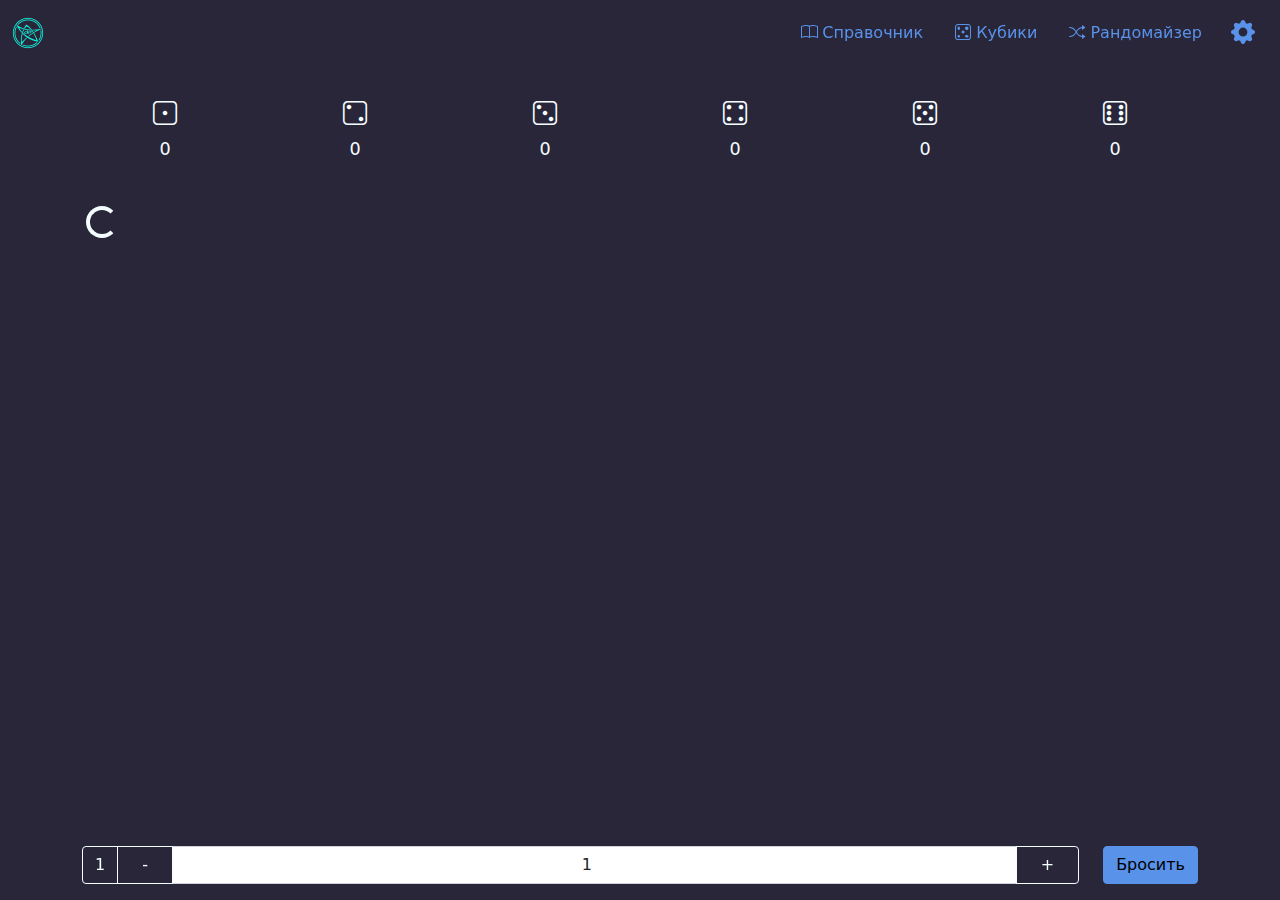
==== dice/index.html @ a1b82279 "Site updated: 2022-01-09 16:29:53" ====
<!DOCTYPE html>
<html>
<head>
    <meta charset="UTF-8">
    <meta name="viewport" content="width=device-width, initial-scale=1.0">
    <meta http-equiv="X-UA-Compatible" content="ie=edge">

    <link rel="apple-touch-icon" sizes="57x57" href="/imgs/apple-icon-57x57.png">
    <link rel="apple-touch-icon" sizes="60x60" href="/imgs/apple-icon-60x60.png">
    <link rel="apple-touch-icon" sizes="72x72" href="/imgs/apple-icon-72x72.png">
    <link rel="apple-touch-icon" sizes="76x76" href="/imgs/apple-icon-76x76.png">
    <link rel="apple-touch-icon" sizes="114x114" href="/imgs/apple-icon-114x114.png">
    <link rel="apple-touch-icon" sizes="120x120" href="/imgs/apple-icon-120x120.png">
    <link rel="apple-touch-icon" sizes="144x144" href="/imgs/apple-icon-144x144.png">
    <link rel="apple-touch-icon" sizes="152x152" href="/imgs/apple-icon-152x152.png">
    <link rel="apple-touch-icon" sizes="180x180" href="/imgs/apple-icon-180x180.png">
    <link rel="icon" type="image/png" sizes="192x192"  href="/imgs/android-icon-192x192.png">
    <link rel="icon" type="image/png" sizes="32x32" href="/imgs/favicon-32x32.png">
    <link rel="icon" type="image/png" sizes="96x96" href="/imgs/favicon-96x96.png">
    <link rel="icon" type="image/png" sizes="16x16" href="/imgs/favicon-16x16.png">
    <!-- <link rel="manifest" href="/manifest.json"> -->
    <meta name="msapplication-TileColor" content="#ffffff">
    <meta name="msapplication-TileImage" content="/imgss/ms-icon-144x144.png">
    <meta name="theme-color" content="#ffffff">

    <title>Древний ужас</title>

    <!-- <link href="https://cdn.jsdelivr.net/npm/bootstrap@5.1.3/dist/css/bootstrap.min.css" rel="stylesheet" integrity="sha384-1BmE4kWBq78iYhFldvKuhfTAU6auU8tT94WrHftjDbrCEXSU1oBoqyl2QvZ6jIW3" crossorigin="anonymous"> -->
    <link rel="stylesheet" href="https://cdn.jsdelivr.net/npm/bootstrap-icons@1.7.2/font/bootstrap-icons.css">
    
<link rel="stylesheet" href="/css/main.css">

<meta name="generator" content="Hexo 5.4.0"></head>
<body class="bg-secondary text-light">
    <div id="page">
        <nav class="navbar navbar-dark bg-transparent fixed-top">
    <div class="container-fluid">
      <a class="navbar-brand me-auto" href="/">
        <!-- <i class="bi bi-github"></i> -->
        <img src="/imgs/header-logo.png" alt="logotype" height="32px">
      </a>
      <ul class="nav justify-content-end d-none d-sm-flex">
        <li class="nav-item">
    <a class="nav-link link-primary" href="/">
        <i class="bi bi-book"></i>
        <span>Справочник</span>
    </a>
</li>
<li class="nav-item">
    <a class="nav-link link-primary" href="/dice">
        <i class="bi bi-dice-5"></i>
        <span>Кубики</span>
    </a>
</li>
<li class="nav-item">
    <a class="nav-link link-primary" href="/randomizer">
        <i class="bi bi-shuffle"></i>
        <span>Рандомайзер</span>
    </a>
</li>
      </ul>
      
      <button onclick="bsModalOptions.show()" class="btn fs-4 text-primary shadow-none" type="button">
        <i class="bi bi-gear-fill"></i>
      </button>
    </div>
</nav>
<div class="mt-5 py-2"></div>
        <div class="container">
    <div class="row my-3">
        <div class="col">
            <div class="row py-3 dices-statistic">
                
                    <div class="col d-flex flex-column align-items-center text-center">
                        <span class="ststistic-icon">
                            <i class="bi bi-dice-1"></i>
                        </span>
                        <span class="text-info ststistic-data ststistic-data-1">0</span>
                    </div>
                
                    <div class="col d-flex flex-column align-items-center text-center">
                        <span class="ststistic-icon">
                            <i class="bi bi-dice-2"></i>
                        </span>
                        <span class="text-info ststistic-data ststistic-data-2">0</span>
                    </div>
                
                    <div class="col d-flex flex-column align-items-center text-center">
                        <span class="ststistic-icon">
                            <i class="bi bi-dice-3"></i>
                        </span>
                        <span class="text-info ststistic-data ststistic-data-3">0</span>
                    </div>
                
                    <div class="col d-flex flex-column align-items-center text-center">
                        <span class="ststistic-icon">
                            <i class="bi bi-dice-4"></i>
                        </span>
                        <span class="text-info ststistic-data ststistic-data-4">0</span>
                    </div>
                
                    <div class="col d-flex flex-column align-items-center text-center">
                        <span class="ststistic-icon">
                            <i class="bi bi-dice-5"></i>
                        </span>
                        <span class="text-info ststistic-data ststistic-data-5">0</span>
                    </div>
                
                    <div class="col d-flex flex-column align-items-center text-center">
                        <span class="ststistic-icon">
                            <i class="bi bi-dice-6"></i>
                        </span>
                        <span class="text-info ststistic-data ststistic-data-6">0</span>
                    </div>
                
            </div>
        </div>
    </div>
    <div class="row my-4">
        <div class="col">
            <div class="dices d-flex flex-wrap"></div>
        </div>
    </div>
</div>

        <div class="mb-5 py-4"></div>
<nav class="fixed-bottom">
    
        <div class="container">
            <div class="row">
                <div class="col">
                    <div class="mb-3">
                        <div class="input-group mb-3">
                            <button onclick="oneDice()" class="btn btn-outline-light" type="button">1</button>
                            <button onclick="decreaseDice()" class="btn btn-outline-light px-4" type="button">-</button>
                            <input onchange="diceRender(this.value)" id="dice-input" type="number" class="form-control text-center" min="1" value="1">
                            <button onclick="increaseDice()" class="btn btn-outline-light px-4" type="button">+</button>
                        </div>
                    </div>
                </div>
                <div class="col col-auto">
                    <button onclick="throwDice()" class="btn btn-primary" type="button">Бросить</button>
                </div>
            </div>
        </div>
    
    <ul class="nav navbar-dark bg-dark nav-fill nav-mobile d-sm-none">
        <li class="nav-item">
    <a class="nav-link link-primary" href="/">
        <i class="bi bi-book"></i>
        <span>Справочник</span>
    </a>
</li>
<li class="nav-item">
    <a class="nav-link link-primary" href="/dice">
        <i class="bi bi-dice-5"></i>
        <span>Кубики</span>
    </a>
</li>
<li class="nav-item">
    <a class="nav-link link-primary" href="/randomizer">
        <i class="bi bi-shuffle"></i>
        <span>Рандомайзер</span>
    </a>
</li>
    </ul>
</nav>
    </div>
    <div id="modal" class="modal text-black" tabindex="-1">
    <div class="modal-dialog modal-dialog-centered">
      <div class="modal-content">
        <div class="modal-header">
            <h5 class="modal-title">Случайная карта</h5>
            <button type="button" class="btn-close" data-bs-dismiss="modal" aria-label="Close"></button>
        </div>
        <div class="modal-body">
            <div class="modal-card text-center">
                <img class="card-img" src="/imgs/img-holder.jpg" class="rounded" alt="pic">
                <h5 class="card-title h5 mt-3">...</h5>
                <h6 class="card-subtitle h6 text-muted">...</h6>
                <!-- <p class="card-text p">...</p> -->
            </div>
        </div>
        <div class="modal-footer justify-content-between">
            <button type="button" class="btn btn-secondary btn-repeat">
                <i class="bi bi-arrow-repeat"></i> уже есть
            </button>
            <button type="button" class="btn btn-success" data-bs-dismiss="modal">ОК</button>
        </div>
      </div>
    </div>
</div>

<div id="modal-options" class="modal text-black" tabindex="-1">
    <div class="modal-dialog modal-dialog-centered">
      <div class="modal-content">
        <div class="modal-header">
            <h5 class="modal-title">Настройки</h5>
            <button type="button" class="btn-close" data-bs-dismiss="modal" aria-label="Close"></button>
        </div>
        <div class="modal-body">
            <div class="row mb-3">
                <div class="col">
                    <div class="card" style="width: 18rem;">
                        <div class="card-header">
                          Дополнения
                        </div>
                        <div class="list-group list-group-flush">
                            <label class="list-group-item">
                              <input class="form-check-input me-1" type="checkbox" value="" checked disabled>
                              Древний ужас
                            </label>
                            <label class="list-group-item">
                              <input class="form-check-input me-1" type="checkbox" value="">
                              Забытые тайны
                            </label>
                            <label class="list-group-item">
                              <input class="form-check-input me-1" type="checkbox" value="">
                              Хребты Безумия
                            </label>
                            <label class="list-group-item">
                              <input class="form-check-input me-1" type="checkbox" value="">
                              Таинственные руины
                            </label>
                            <label class="list-group-item">
                              <input class="form-check-input me-1" type="checkbox" value="">
                              Под пирамидами
                            </label>
                            <label class="list-group-item">
                              <input class="form-check-input me-1" type="checkbox" value="">
                              Знамения Каркозы
                            </label>
                            <label class="list-group-item">
                              <input class="form-check-input me-1" type="checkbox" value="">
                              Мир грёз
                            </label>
                            <label class="list-group-item">
                              <input class="form-check-input me-1" type="checkbox" value="">
                              Разрушенные города
                            </label>
                            <label class="list-group-item">
                              <input class="form-check-input me-1" type="checkbox" value="">
                              Маски Ньярлатхотепа
                            </label>
                            <label class="list-group-item">
                              <input class="form-check-input me-1" type="checkbox" value="">
                              Дети Юггота
                            </label>
                            
                        </div>
                      </div>
                </div>
            </div>
            <hr>
            <div class="row mt-3">
                <div class="col">
                    <div class="card" style="width: 18rem;">
                        <div class="card-header">
                          Язык
                        </div>
                        <div class="list-group list-group-flush">
                            <a href="#" class="list-group-item list-group-item-action active">Русский</a>
                            <a href="#" class="list-group-item list-group-item-action">English</a>
                        </div>
                      </div>
                </div>
            </div>

            
        </div>
        <div class="modal-footer justify-content-end">
            <button type="button" class="btn btn-secondary" data-bs-dismiss="modal">Закрыть</button>
        </div>
      </div>
    </div>
</div>
    
    <script src="https://cdn.jsdelivr.net/npm/bootstrap@5.1.3/dist/js/bootstrap.bundle.min.js" integrity="sha384-ka7Sk0Gln4gmtz2MlQnikT1wXgYsOg+OMhuP+IlRH9sENBO0LRn5q+8nbTov4+1p" crossorigin="anonymous"></script>
    <script src="/js/main.js"></script>
    
    
        <script src="/js/dice.js"></script>
    
</body>
</html>
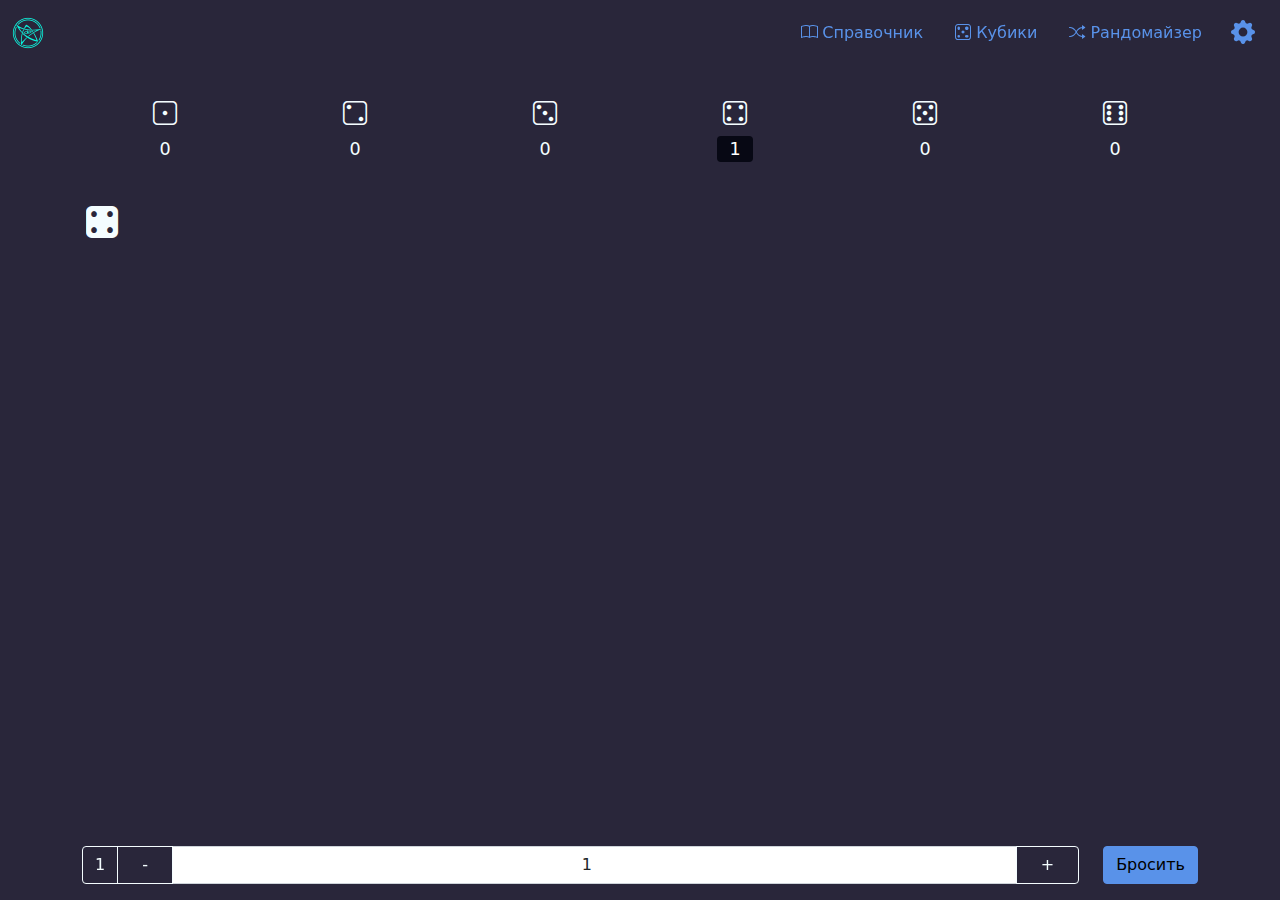
==== commit d83a8de0: "Site updated: 2022-01-13 22:34:54" ====
--- a/dice/index.html
+++ b/dice/index.html
@@ -18,7 +18,7 @@
     <link rel="icon" type="image/png" sizes="32x32" href="/imgs/favicon-32x32.png">
     <link rel="icon" type="image/png" sizes="96x96" href="/imgs/favicon-96x96.png">
     <link rel="icon" type="image/png" sizes="16x16" href="/imgs/favicon-16x16.png">
-    <!-- <link rel="manifest" href="/manifest.json"> -->
+    <link rel="manifest" href="/imgs/manifest.json">
     <meta name="msapplication-TileColor" content="#ffffff">
     <meta name="msapplication-TileImage" content="/imgss/ms-icon-144x144.png">
     <meta name="theme-color" content="#ffffff">
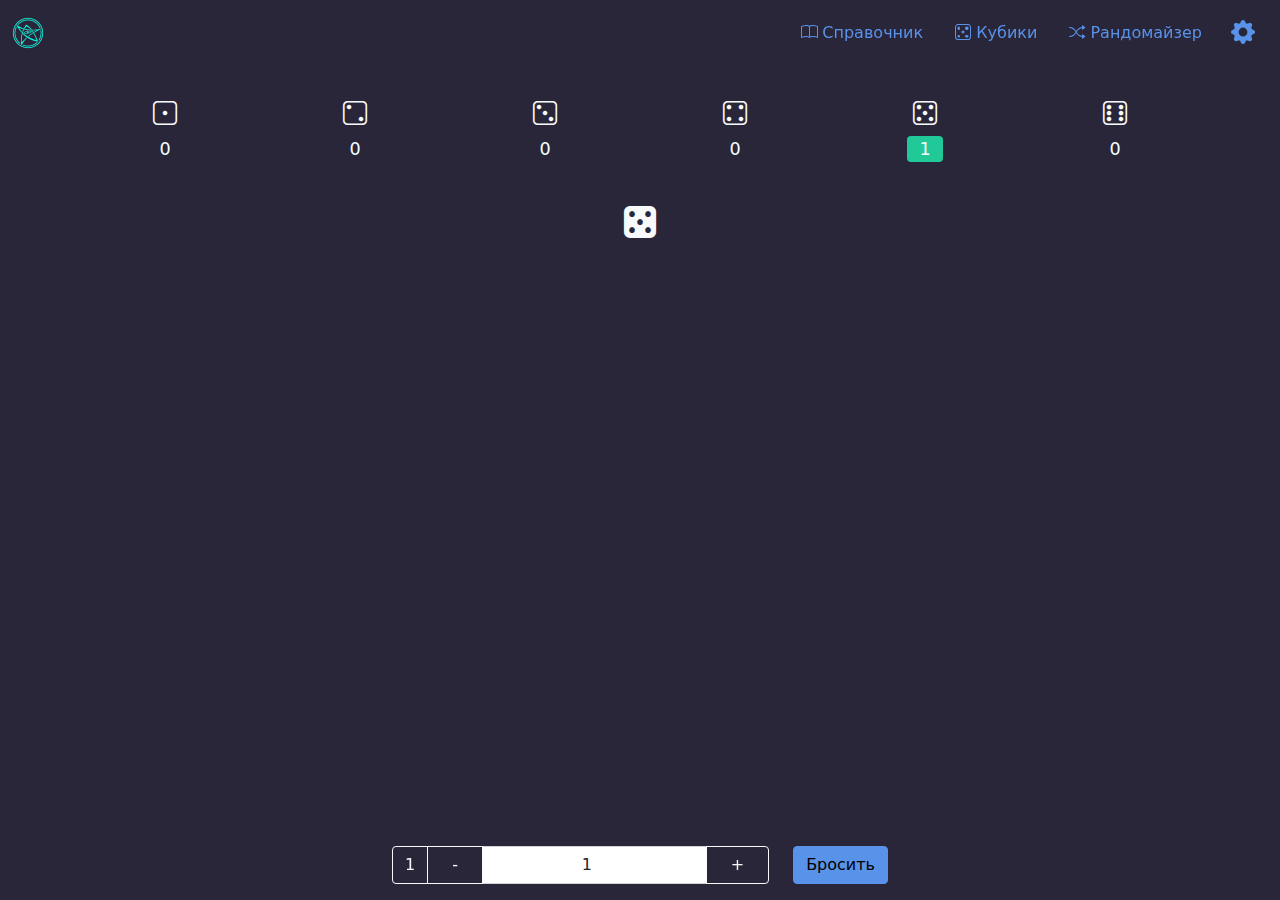
==== commit 20d83a9a: "Site updated: 2022-02-12 16:27:23" ====
--- a/dice/index.html
+++ b/dice/index.html
@@ -5,28 +5,35 @@
     <meta name="viewport" content="width=device-width, initial-scale=1.0">
     <meta http-equiv="X-UA-Compatible" content="ie=edge">
 
-    <link rel="apple-touch-icon" sizes="57x57" href="/imgs/apple-icon-57x57.png">
-    <link rel="apple-touch-icon" sizes="60x60" href="/imgs/apple-icon-60x60.png">
-    <link rel="apple-touch-icon" sizes="72x72" href="/imgs/apple-icon-72x72.png">
-    <link rel="apple-touch-icon" sizes="76x76" href="/imgs/apple-icon-76x76.png">
-    <link rel="apple-touch-icon" sizes="114x114" href="/imgs/apple-icon-114x114.png">
-    <link rel="apple-touch-icon" sizes="120x120" href="/imgs/apple-icon-120x120.png">
-    <link rel="apple-touch-icon" sizes="144x144" href="/imgs/apple-icon-144x144.png">
-    <link rel="apple-touch-icon" sizes="152x152" href="/imgs/apple-icon-152x152.png">
-    <link rel="apple-touch-icon" sizes="180x180" href="/imgs/apple-icon-180x180.png">
-    <link rel="icon" type="image/png" sizes="192x192"  href="/imgs/android-icon-192x192.png">
-    <link rel="icon" type="image/png" sizes="32x32" href="/imgs/favicon-32x32.png">
-    <link rel="icon" type="image/png" sizes="96x96" href="/imgs/favicon-96x96.png">
-    <link rel="icon" type="image/png" sizes="16x16" href="/imgs/favicon-16x16.png">
-    <link rel="manifest" href="/imgs/manifest.json">
+    <meta name="description" content="Приложение-ассистент для настольной игры Древний Ужас с дополнениями. Случайные карты, игральные кости, справка по правилам.">
+    <meta name="keywords" content="Древний Ужас, настольная игра, приложение для настольной игры, ассистент для настольной игры, случайная карта, игральные кости">
+
+    <title>Древний ужас</title>
+
+    <link rel="apple-touch-icon" sizes="57x57" href="/apple-icon-57x57.png">
+    <link rel="apple-touch-icon" sizes="60x60" href="/apple-icon-60x60.png">
+    <link rel="apple-touch-icon" sizes="72x72" href="/apple-icon-72x72.png">
+    <link rel="apple-touch-icon" sizes="76x76" href="/apple-icon-76x76.png">
+    <link rel="apple-touch-icon" sizes="114x114" href="/apple-icon-114x114.png">
+    <link rel="apple-touch-icon" sizes="120x120" href="/apple-icon-120x120.png">
+    <link rel="apple-touch-icon" sizes="144x144" href="/apple-icon-144x144.png">
+    <link rel="apple-touch-icon" sizes="152x152" href="/apple-icon-152x152.png">
+    <link rel="apple-touch-icon" sizes="180x180" href="/apple-icon-180x180.png">
+    <link rel="icon" type="image/png" sizes="192x192"  href="/android-icon-192x192.png">
+    <link rel="icon" type="image/png" sizes="32x32" href="/favicon-32x32.png">
+    <link rel="icon" type="image/png" sizes="96x96" href="/favicon-96x96.png">
+    <link rel="icon" type="image/png" sizes="16x16" href="/favicon-16x16.png">
+
+    <link rel="manifest" href="/manifest.json">
     <meta name="msapplication-TileColor" content="#ffffff">
-    <meta name="msapplication-TileImage" content="/imgss/ms-icon-144x144.png">
+    <meta name="msapplication-TileImage" content="/apple-icon-144x144.png">
+    <meta name="apple-mobile-web-app-status-bar" content="#ffffff">
     <meta name="theme-color" content="#ffffff">
-
-    <title>Древний ужас</title>
+    <script src="/js/app.js"></script>
 
     <!-- <link href="https://cdn.jsdelivr.net/npm/bootstrap@5.1.3/dist/css/bootstrap.min.css" rel="stylesheet" integrity="sha384-1BmE4kWBq78iYhFldvKuhfTAU6auU8tT94WrHftjDbrCEXSU1oBoqyl2QvZ6jIW3" crossorigin="anonymous"> -->
-    <link rel="stylesheet" href="https://cdn.jsdelivr.net/npm/bootstrap-icons@1.7.2/font/bootstrap-icons.css">
+    <!-- <link rel="stylesheet" href="https://cdn.jsdelivr.net/npm/bootstrap-icons@1.7.2/font/bootstrap-icons.css"> -->
+    <link rel="stylesheet" href="/bootstrap-icons.css">
     
 <link rel="stylesheet" href="/css/main.css">
 
@@ -69,44 +76,44 @@
         <div class="container">
     <div class="row my-3">
         <div class="col">
-            <div class="row py-3 dices-statistic">
-                
-                    <div class="col d-flex flex-column align-items-center text-center">
+            <div class="row flex-nowrap py-3 statistic-dices">
+                
+                    <div class="col statistic-dice">
                         <span class="ststistic-icon">
                             <i class="bi bi-dice-1"></i>
                         </span>
                         <span class="text-info ststistic-data ststistic-data-1">0</span>
                     </div>
                 
-                    <div class="col d-flex flex-column align-items-center text-center">
+                    <div class="col statistic-dice">
                         <span class="ststistic-icon">
                             <i class="bi bi-dice-2"></i>
                         </span>
                         <span class="text-info ststistic-data ststistic-data-2">0</span>
                     </div>
                 
-                    <div class="col d-flex flex-column align-items-center text-center">
+                    <div class="col statistic-dice">
                         <span class="ststistic-icon">
                             <i class="bi bi-dice-3"></i>
                         </span>
                         <span class="text-info ststistic-data ststistic-data-3">0</span>
                     </div>
                 
-                    <div class="col d-flex flex-column align-items-center text-center">
+                    <div class="col statistic-dice">
                         <span class="ststistic-icon">
                             <i class="bi bi-dice-4"></i>
                         </span>
                         <span class="text-info ststistic-data ststistic-data-4">0</span>
                     </div>
                 
-                    <div class="col d-flex flex-column align-items-center text-center">
+                    <div class="col statistic-dice">
                         <span class="ststistic-icon">
                             <i class="bi bi-dice-5"></i>
                         </span>
                         <span class="text-info ststistic-data ststistic-data-5">0</span>
                     </div>
                 
-                    <div class="col d-flex flex-column align-items-center text-center">
+                    <div class="col statistic-dice">
                         <span class="ststistic-icon">
                             <i class="bi bi-dice-6"></i>
                         </span>
@@ -118,7 +125,7 @@
     </div>
     <div class="row my-4">
         <div class="col">
-            <div class="dices d-flex flex-wrap"></div>
+            <div class="dices d-flex flex-wrap justify-content-sm-center"></div>
         </div>
     </div>
 </div>
@@ -126,11 +133,11 @@
         <div class="mb-5 py-4"></div>
 <nav class="fixed-bottom">
     
-        <div class="container">
+        <div class="container dice-control">
             <div class="row">
                 <div class="col">
                     <div class="mb-3">
-                        <div class="input-group mb-3">
+                        <div class="input-group flex-nowrap mb-3">
                             <button onclick="oneDice()" class="btn btn-outline-light" type="button">1</button>
                             <button onclick="decreaseDice()" class="btn btn-outline-light px-4" type="button">-</button>
                             <input onchange="diceRender(this.value)" id="dice-input" type="number" class="form-control text-center" min="1" value="1">
@@ -144,7 +151,7 @@
             </div>
         </div>
     
-    <ul class="nav navbar-dark bg-dark nav-fill nav-mobile d-sm-none">
+    <ul class="nav navbar-dark flex-nowrap bg-dark nav-fill nav-mobile d-sm-none pb-2 pt-1">
         <li class="nav-item">
     <a class="nav-link link-primary" href="/">
         <i class="bi bi-book"></i>
@@ -201,70 +208,66 @@
         <div class="modal-body">
             <div class="row mb-3">
                 <div class="col">
-                    <div class="card" style="width: 18rem;">
-                        <div class="card-header">
+                    <div class="card">
+                        <div class="card-header bg-dark text-white">
                           Дополнения
                         </div>
-                        <div class="list-group list-group-flush">
-                            <label class="list-group-item">
-                              <input class="form-check-input me-1" type="checkbox" value="" checked disabled>
+                        <div class="expansions-list list-group list-group-flush">
+                            <label class="list-group-item">
+                              <input class="form-check-input me-1" type="checkbox" value="eldritch-horror" checked disabled>
                               Древний ужас
                             </label>
                             <label class="list-group-item">
-                              <input class="form-check-input me-1" type="checkbox" value="">
+                              <input class="form-check-input me-1" type="checkbox" value="forsaken-lore">
                               Забытые тайны
                             </label>
                             <label class="list-group-item">
-                              <input class="form-check-input me-1" type="checkbox" value="">
+                              <input class="form-check-input me-1" type="checkbox" value="mountains-of-madness">
                               Хребты Безумия
                             </label>
                             <label class="list-group-item">
-                              <input class="form-check-input me-1" type="checkbox" value="">
+                              <input class="form-check-input me-1" type="checkbox" value="strange-remnants">
                               Таинственные руины
                             </label>
                             <label class="list-group-item">
-                              <input class="form-check-input me-1" type="checkbox" value="">
+                              <input class="form-check-input me-1" type="checkbox" value="under-the-pyramids">
                               Под пирамидами
                             </label>
                             <label class="list-group-item">
-                              <input class="form-check-input me-1" type="checkbox" value="">
+                              <input class="form-check-input me-1" type="checkbox" value="signs-of-carcosa">
                               Знамения Каркозы
                             </label>
                             <label class="list-group-item">
-                              <input class="form-check-input me-1" type="checkbox" value="">
+                              <input class="form-check-input me-1" type="checkbox" value="the-dreamlands">
                               Мир грёз
                             </label>
                             <label class="list-group-item">
-                              <input class="form-check-input me-1" type="checkbox" value="">
+                              <input class="form-check-input me-1" type="checkbox" value="cities-in-ruin">
                               Разрушенные города
                             </label>
                             <label class="list-group-item">
-                              <input class="form-check-input me-1" type="checkbox" value="">
+                              <input class="form-check-input me-1" type="checkbox" value="masks-of-nyarlathotep">
                               Маски Ньярлатхотепа
                             </label>
-                            <label class="list-group-item">
-                              <input class="form-check-input me-1" type="checkbox" value="">
-                              Дети Юггота
-                            </label>
                             
                         </div>
                       </div>
                 </div>
             </div>
-            <hr>
+            <!-- <hr>
             <div class="row mt-3">
                 <div class="col">
                     <div class="card" style="width: 18rem;">
-                        <div class="card-header">
+                        <div class="card-header bg-dark text-white">
                           Язык
                         </div>
                         <div class="list-group list-group-flush">
-                            <a href="#" class="list-group-item list-group-item-action active">Русский</a>
+                            <a href="#" class="list-group-item list-group-item-action bg-warning">Русский</a>
                             <a href="#" class="list-group-item list-group-item-action">English</a>
                         </div>
                       </div>
                 </div>
-            </div>
+            </div> -->
 
             
         </div>
